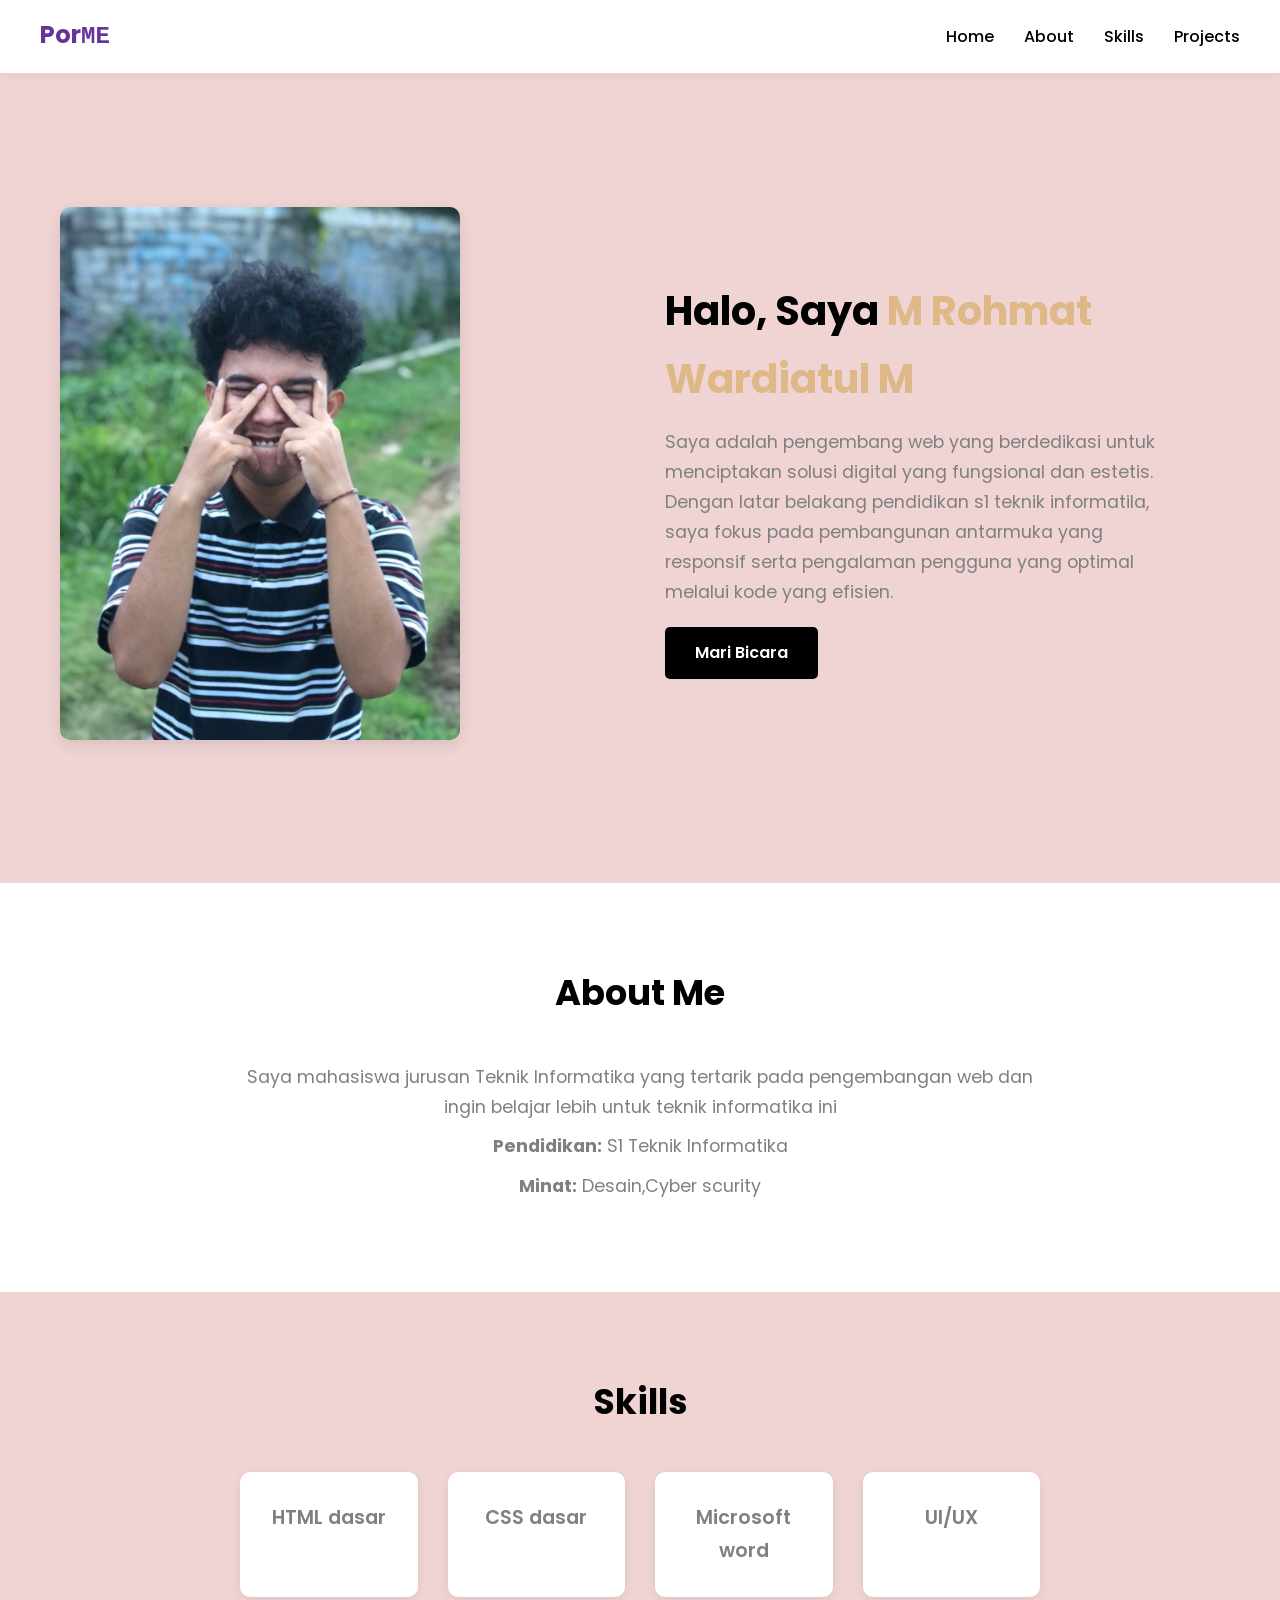
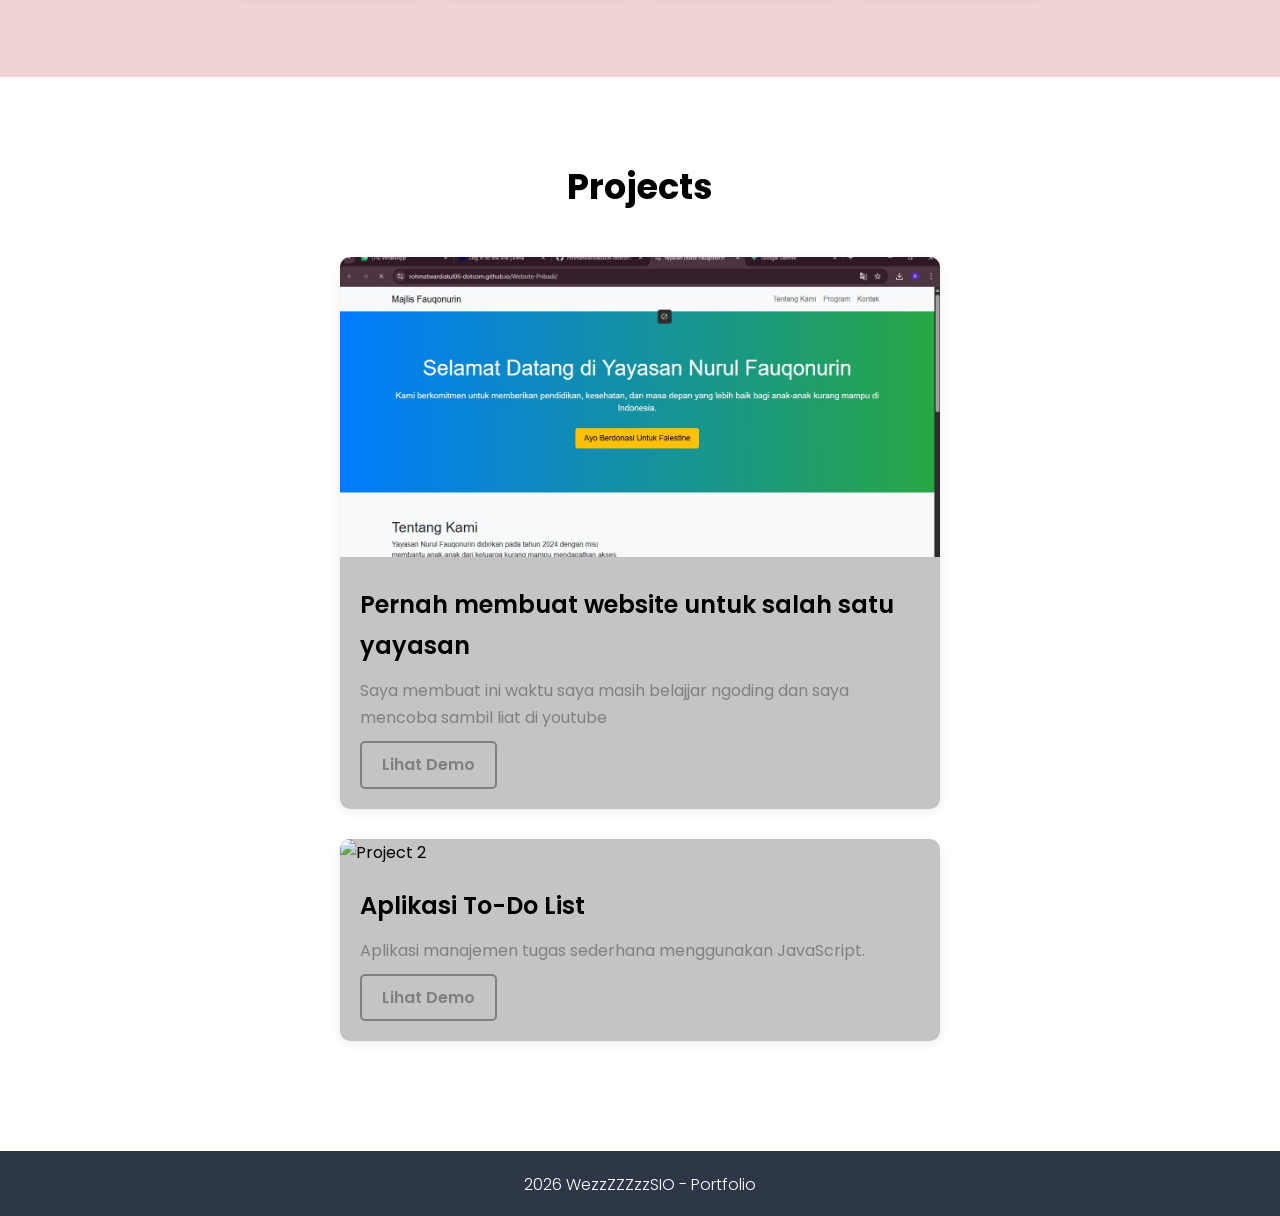
==== index.html @ cdc20ff8 "Messege" ====
<!DOCTYPE html>
<html lang="id">
<head>
    <meta charset="UTF-8">
    <meta name="viewport" content="width=device-width, initial-scale=1.0">
    <title>PORME</title>
    <link rel="stylesheet" href="style.css">
    <link href="https://fonts.googleapis.com/css2?family=Poppins:wght@300;400;600;700&display=swap" rel="stylesheet">
</head>
<body>

    <nav class="navbar">
        <div class="container nav-wrapper">
            <div class="logo">Por<samp>ME</div>
            <ul class="nav-links">
                <li><a href="#home">Home</a></li>
                <li><a href="#about">About</a></li>
                <li><a href="#skills">Skills</a></li>
                <li><a href="#projects">Projects</a></li>
            </ul>
        </div>
    </nav>

    <header id="home" class="hero">
        <div class="container hero-grid">
            <div class="hero-image">
                <img src="ROHMAT.jpeg">
            </div>
            <div class="hero-text">
                <h1>Halo, Saya <span>M Rohmat Wardiatul M </span></h1>
                <p>Saya adalah pengembang web yang berdedikasi untuk menciptakan solusi digital yang fungsional dan estetis. Dengan latar belakang pendidikan s1 teknik informatila, saya fokus pada pembangunan antarmuka yang responsif serta pengalaman pengguna yang optimal melalui kode yang efisien.</p>
                <a href="#contact" class="btn">Mari Bicara</a>
            </div>
        </div>
    </header>

    <!-- ABOUT -->
    <section id="about" class="about">
        <h2>About Me</h2>
        <p>Saya mahasiswa jurusan Teknik Informatika yang tertarik pada pengembangan web dan ingin belajar lebih untuk teknik informatika ini</p>
        <p><strong>Pendidikan:</strong> S1 Teknik Informatika</p>
        <p><strong>Minat:</strong> Desain,Cyber scurity</p>
    </section>

    <!-- SKILLS -->
    <section id="skills" class="skills">
        <h2>Skills</h2>
        <div class="skill-container">
            <div class="skill-card">HTML dasar</div>
            <div class="skill-card">CSS dasar</div>
            <div class="skill-card">Microsoft word</div>
            <div class="skill-card">UI/UX</div>
        </div>
    </section>

    <!-- PROJECTS -->
    <section id="projects" class="projects">
        <h2>Projects</h2>

        <div class="project-card">
            <img src="HASIL.png" alt="Project 1">
            <h3>Pernah membuat website untuk salah satu yayasan</h3>
            <p>Saya membuat ini waktu saya masih belajjar ngoding dan saya mencoba sambil liat di youtube</p>
            <a href="projec/project.html">Lihat Demo</a>
        </div>

        <div class="project-card">
            <img src="assets/project2.jpg" alt="Project 2">
            <h3>Aplikasi To-Do List</h3>
            <p>Aplikasi manajemen tugas sederhana menggunakan JavaScript.</p>
            <a href="/">Lihat Demo</a>
        </div>
    </section>

    <footer>
        <p> 2026 WezzZZZzzSIO - Portfolio</p>
    </footer>
</body>
</html>
---- style.css ----
/* Reset Dasar */
* {
    margin: 0;
    padding: 0;
    box-sizing: border-box;
}

/* Pengaturan Umum */
body {
    font-family: 'Poppins', sans-serif;
    line-height: 1.7;
    color: black;
    background-color: rgb(240, 212, 212);
    scroll-behavior: smooth;
}

.container {
    max-width: 1200px;
    margin: 0 auto;
    padding: 0 20px;
}

h2 {
    font-size: 2.2rem;
    font-weight: 700;
    text-align: center;
    margin-bottom: 40px;
    color: black;
    position: relative;
}

a {
    text-decoration: none;
    color: inherit;
}

.btn {
    display: inline-block;
    padding: 12px 30px;
    background-color: black;
    color: white;
    font-weight: 600;
    border-radius: 5px;
    transition: background-color 0.3s ease;
    margin-top: 20px;
}

.btn:hover {
    background-color: red;
}


/* Navbar */
.navbar {
    background-color: white;
    box-shadow: 0 2px 10px rgba(0,0,0,0.05);
    position: sticky;
    top: 0;
    z-index: 100;
}

.nav-wrapper {
    display: flex;
    justify-content: space-between;
    align-items: center;
    padding: 15px 0;
}

.logo {
    font-size: 1.5rem;
    font-weight: 700;
    color: rebeccapurple;
}

.nav-links {
    display: flex;
    list-style: none;
    gap: 30px;
}

.nav-links a {
    font-weight: 500;
    color: cyane;
    transition: color 0.3s ease;
}

.nav-links a:hover {
    color: green;
}


/* Hero Section */
.hero {
    padding: 80px 0;
    min-height: 90vh;
    display: flex;
    align-items: center;
}

.hero-grid {
    display: grid;
    grid-template-columns: 1fr 1fr;
    gap: 50px;
    align-items: center;
}

.hero-image img {
    width: 100%;
    max-width: 400px;
    border-radius: 10px;
    box-shadow: 0 5px 15px rgba(0,0,0,0.1);
}

.hero-text h1 {
    font-size: 2.5rem;
    font-weight: 700;
    margin-bottom: 15px;
    color:  black;
}

.hero-text h1 span {
    color: burlywood;
}

.hero-text p {
    font-size: 1.1rem;
    color: grey;
    max-width: 500px;
}


/* About Section */
.about {
    padding: 80px 0;
    background-color: white;
}

.about p {
    font-size: 1.1rem;
    color: grey ;
    text-align: center;
    max-width: 800px;
    margin: 10px auto;
}


/* Skills Section */
.skills {
    padding: 80px 0;
}

.skill-container {
    display: grid;
    grid-template-columns: repeat(auto-fit, minmax(150px, 1fr));
    gap: 30px;
    max-width: 800px;
    margin: 0 auto;
}

.skill-card {
    background-color: white;
    padding: 30px;
    text-align: center;
    font-size: 1.2rem;
    font-weight: 600;
    color: grey;
    border-radius: 10px;
    box-shadow: 0 3px 10px rgba(0,0,0,0.08);
    transition: transform 0.3s ease;
}

.skill-card:hover {
    transform: translateY(-5px);
    box-shadow: 0 5px 15px rgba(0,0,0,0.15);
}


/* Projects Section */
.projects {
    padding: 80px 0;
    background-color: white;
}

.project-card {
    max-width: 600px;
    margin: 30px auto;
    background-color: rgb(197, 195, 195);
    border-radius: 10px;
    overflow: hidden;
    box-shadow: 0 3px 10px rgba(0,0,0,0.08);
    transition: transform 0.3s ease;
}

.project-card:hover {
    transform: translateY(-5px);
    box-shadow: 0 5px 15px rgba(0,0,0,0.15);
}

.project-card img {
    width: 100%;
    height: 300px;
    object-fit: cover;
}

.project-card h3 {
    font-size: 1.5rem;
    font-weight: 600;
    color: black;
    padding: 20px 20px 0;
}

.project-card p {
    color: grey;
    padding: 10px 20px;
}

.project-card a {
    display: inline-block;
    margin: 0 20px 20px;
    padding: 8px 20px;
    border: 2px solid grey;
    color:  grey;
    font-weight: 600;
    border-radius: 5px;
    transition: all 0.3s ease;
}

.project-card a:hover {
    background-color: black;
    color: white;
}
/* Footer */
footer {
    background-color: #2d3748;
    color: white;
    text-align: center; 
    padding: 20px 0;
    font-weight: 300;
}
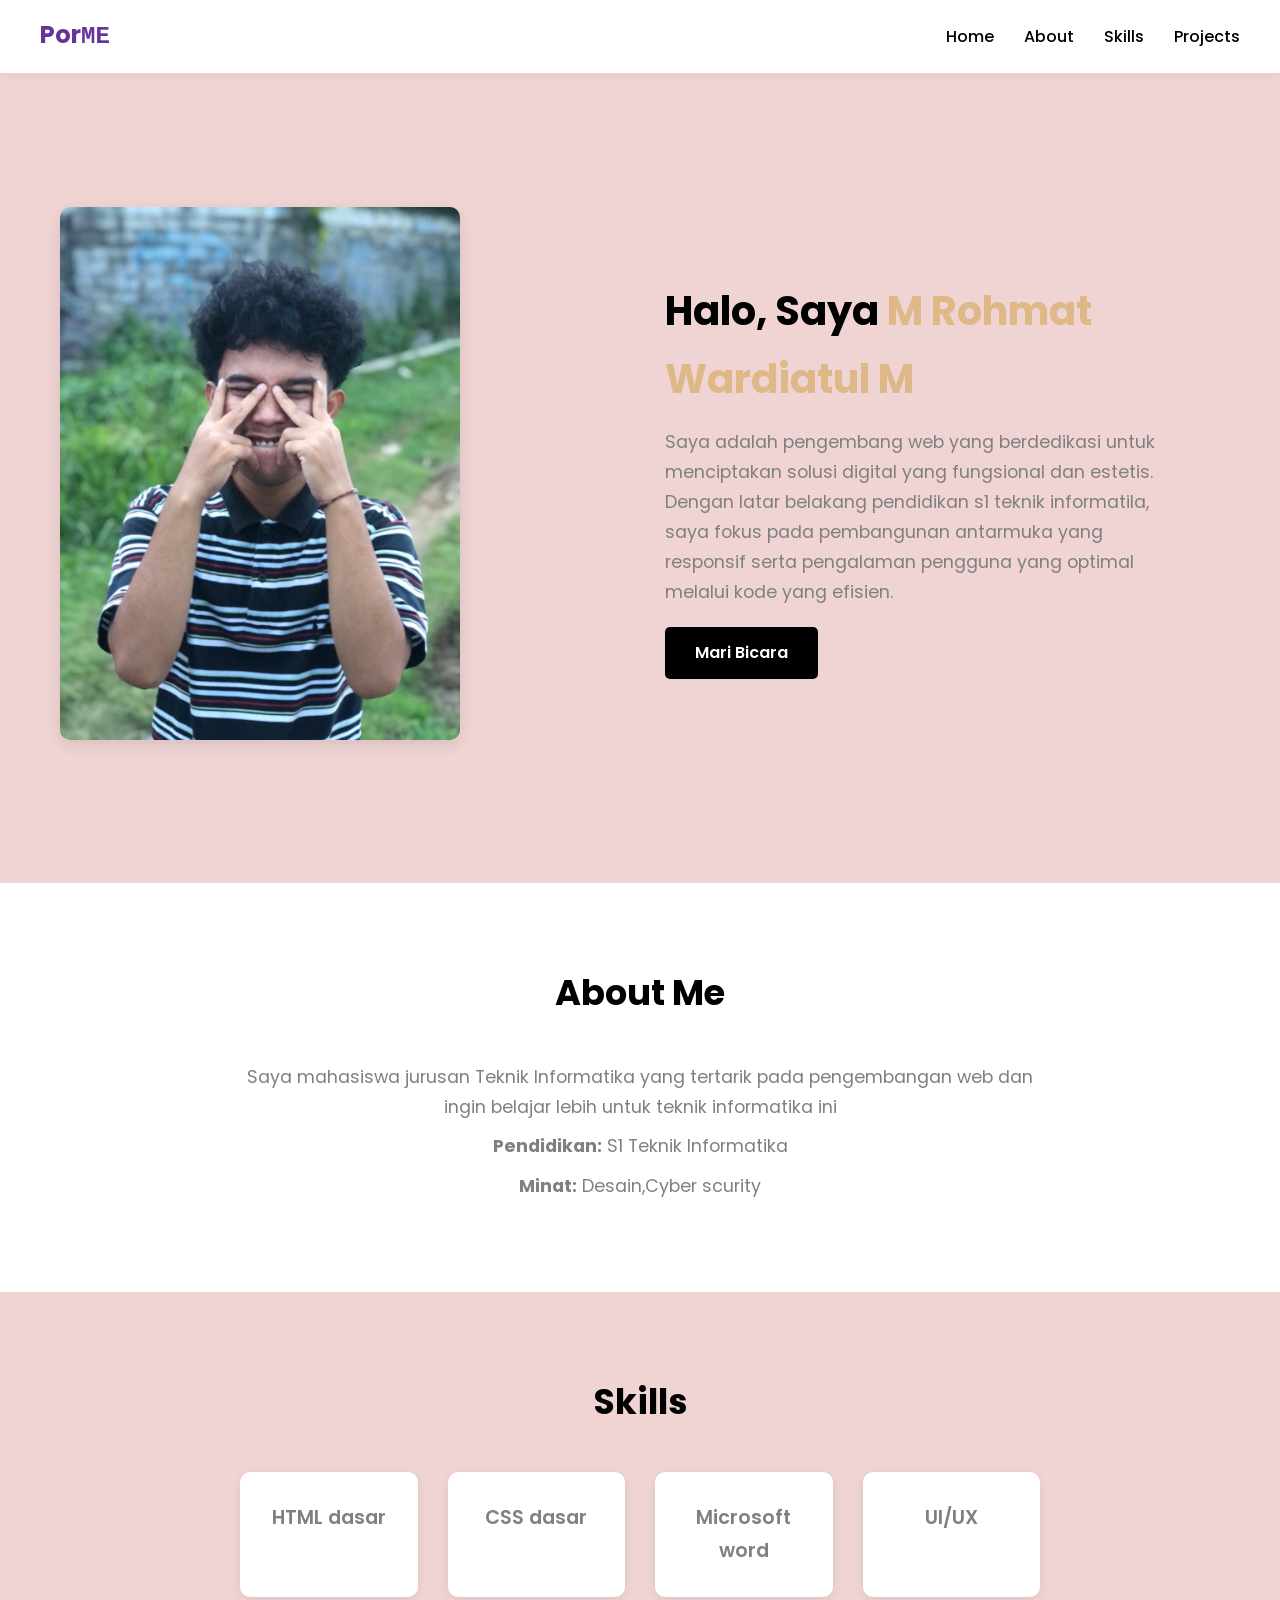
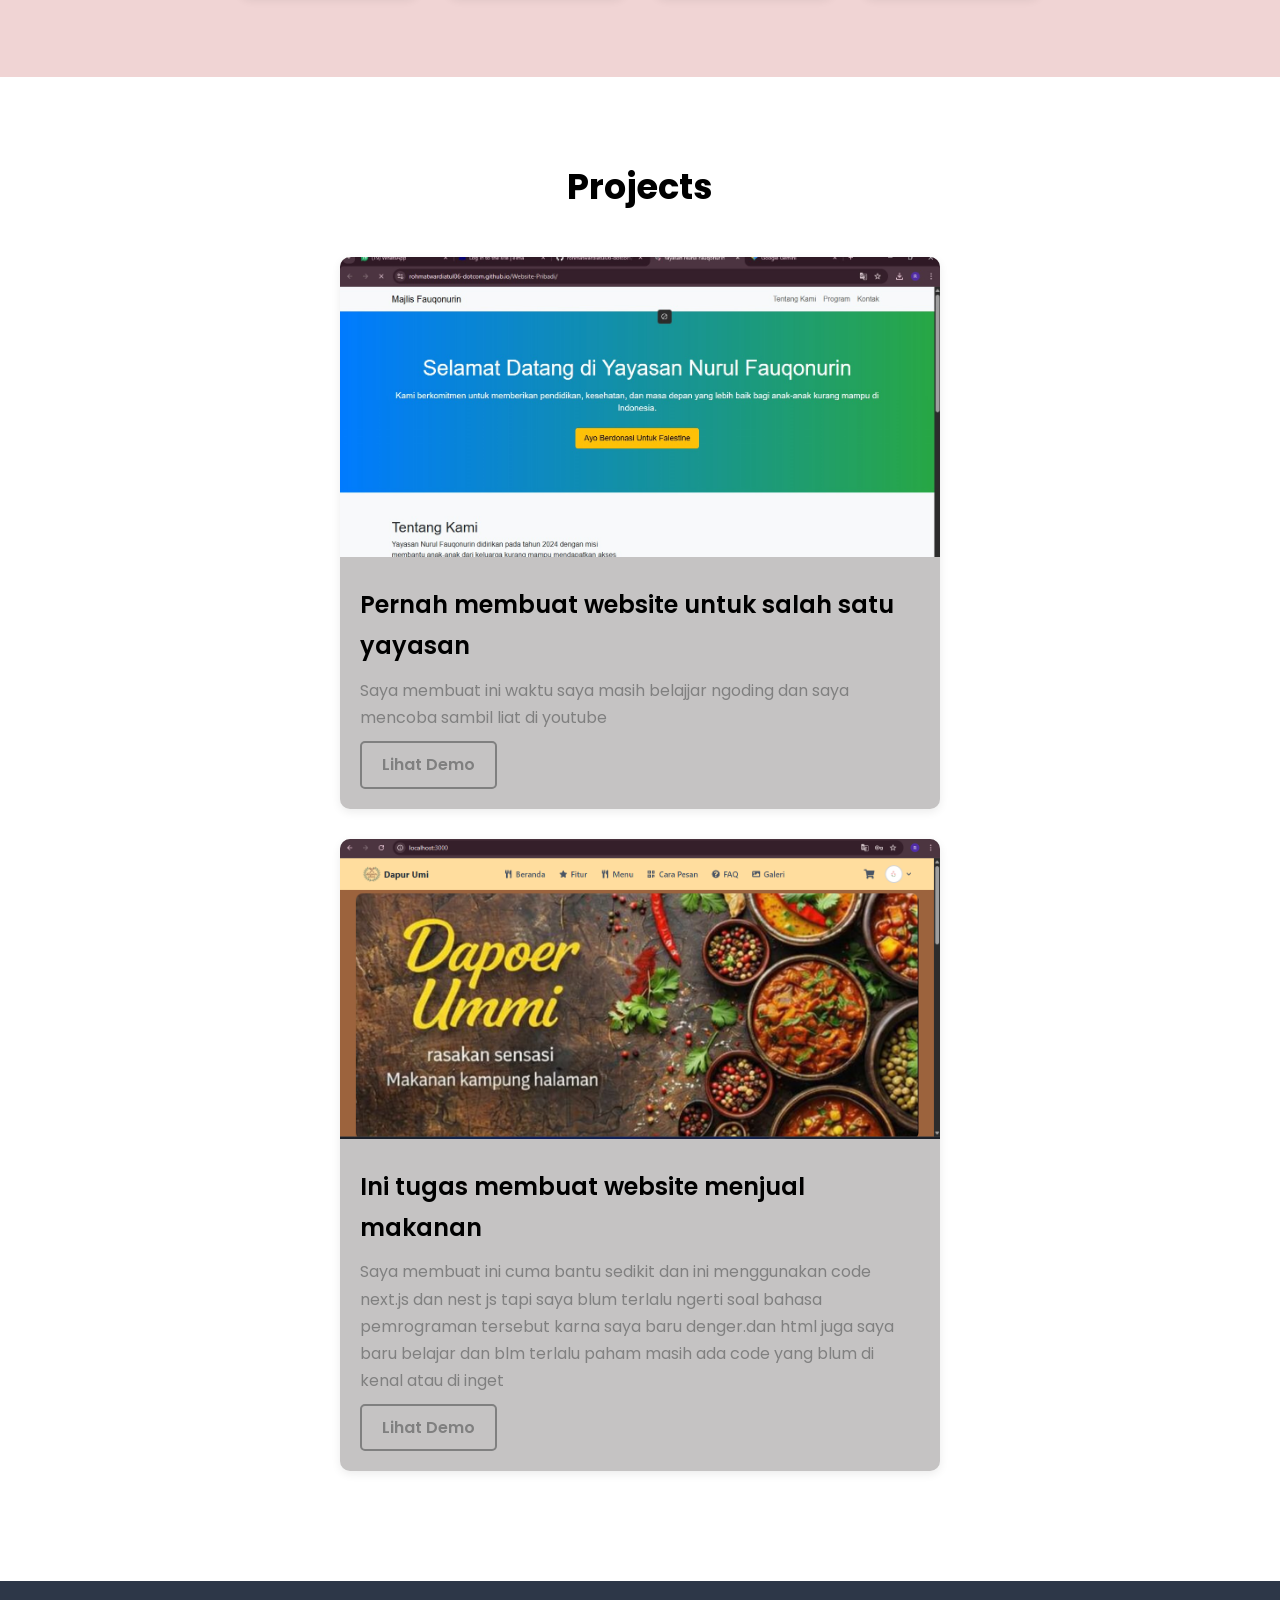
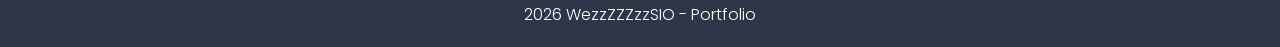
==== commit efd75d35: "first commit" ====
--- a/index.html
+++ b/index.html
@@ -29,7 +29,7 @@
             <div class="hero-text">
                 <h1>Halo, Saya <span>M Rohmat Wardiatul M </span></h1>
                 <p>Saya adalah pengembang web yang berdedikasi untuk menciptakan solusi digital yang fungsional dan estetis. Dengan latar belakang pendidikan s1 teknik informatila, saya fokus pada pembangunan antarmuka yang responsif serta pengalaman pengguna yang optimal melalui kode yang efisien.</p>
-                <a href="#contact" class="btn">Mari Bicara</a>
+                <a href="https://www.instagram.com/rohhmtt__/" class="btn">Mari Bicara</a>
             </div>
         </div>
     </header>
@@ -65,9 +65,9 @@
         </div>
 
         <div class="project-card">
-            <img src="assets/project2.jpg" alt="Project 2">
-            <h3>Aplikasi To-Do List</h3>
-            <p>Aplikasi manajemen tugas sederhana menggunakan JavaScript.</p>
+            <img src="HASIL 2.png" alt="Project 2">
+            <h3>Ini tugas membuat website menjual makanan</h3>
+            <p>Saya membuat ini cuma bantu sedikit dan ini menggunakan code next.js dan nest js tapi saya blum terlalu ngerti soal bahasa pemrograman tersebut karna saya baru denger.dan html juga saya baru belajar dan blm terlalu paham masih ada code yang blum di kenal atau di inget</p>
             <a href="/">Lihat Demo</a>
         </div>
     </section>
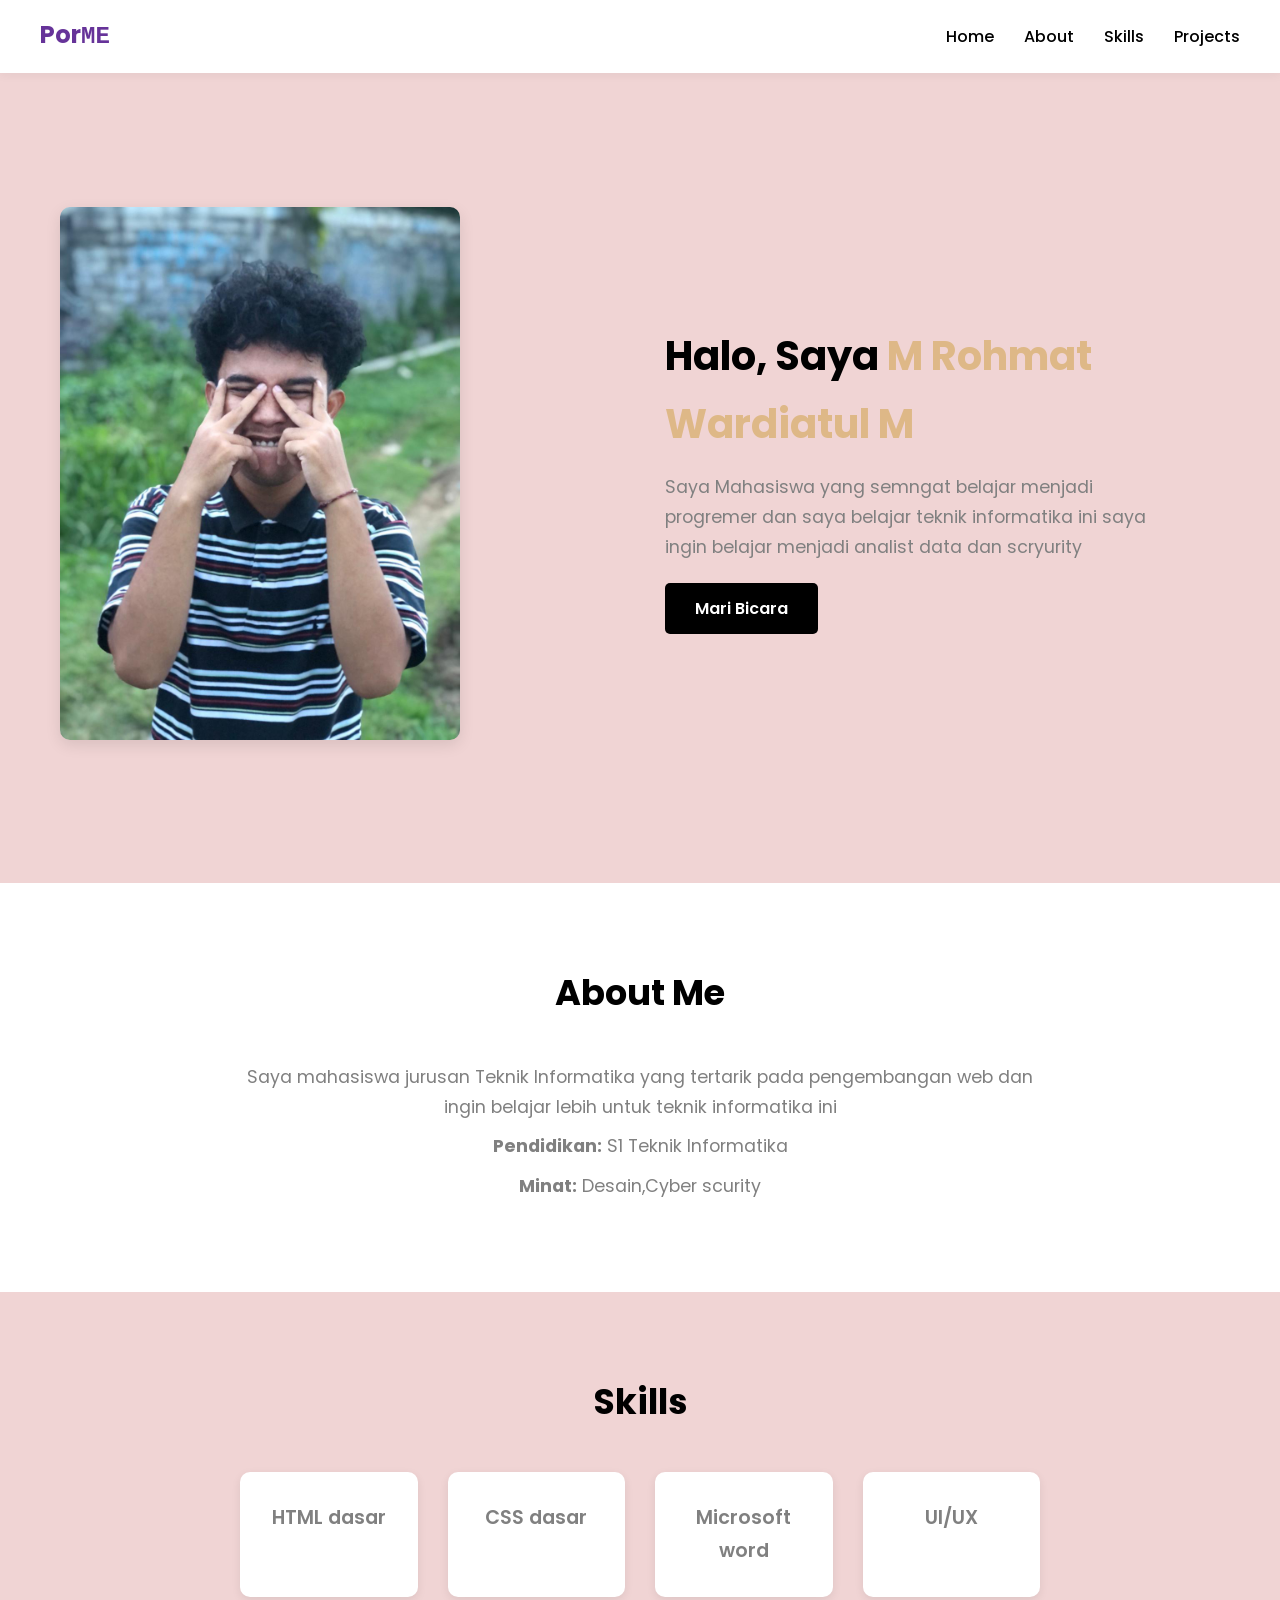
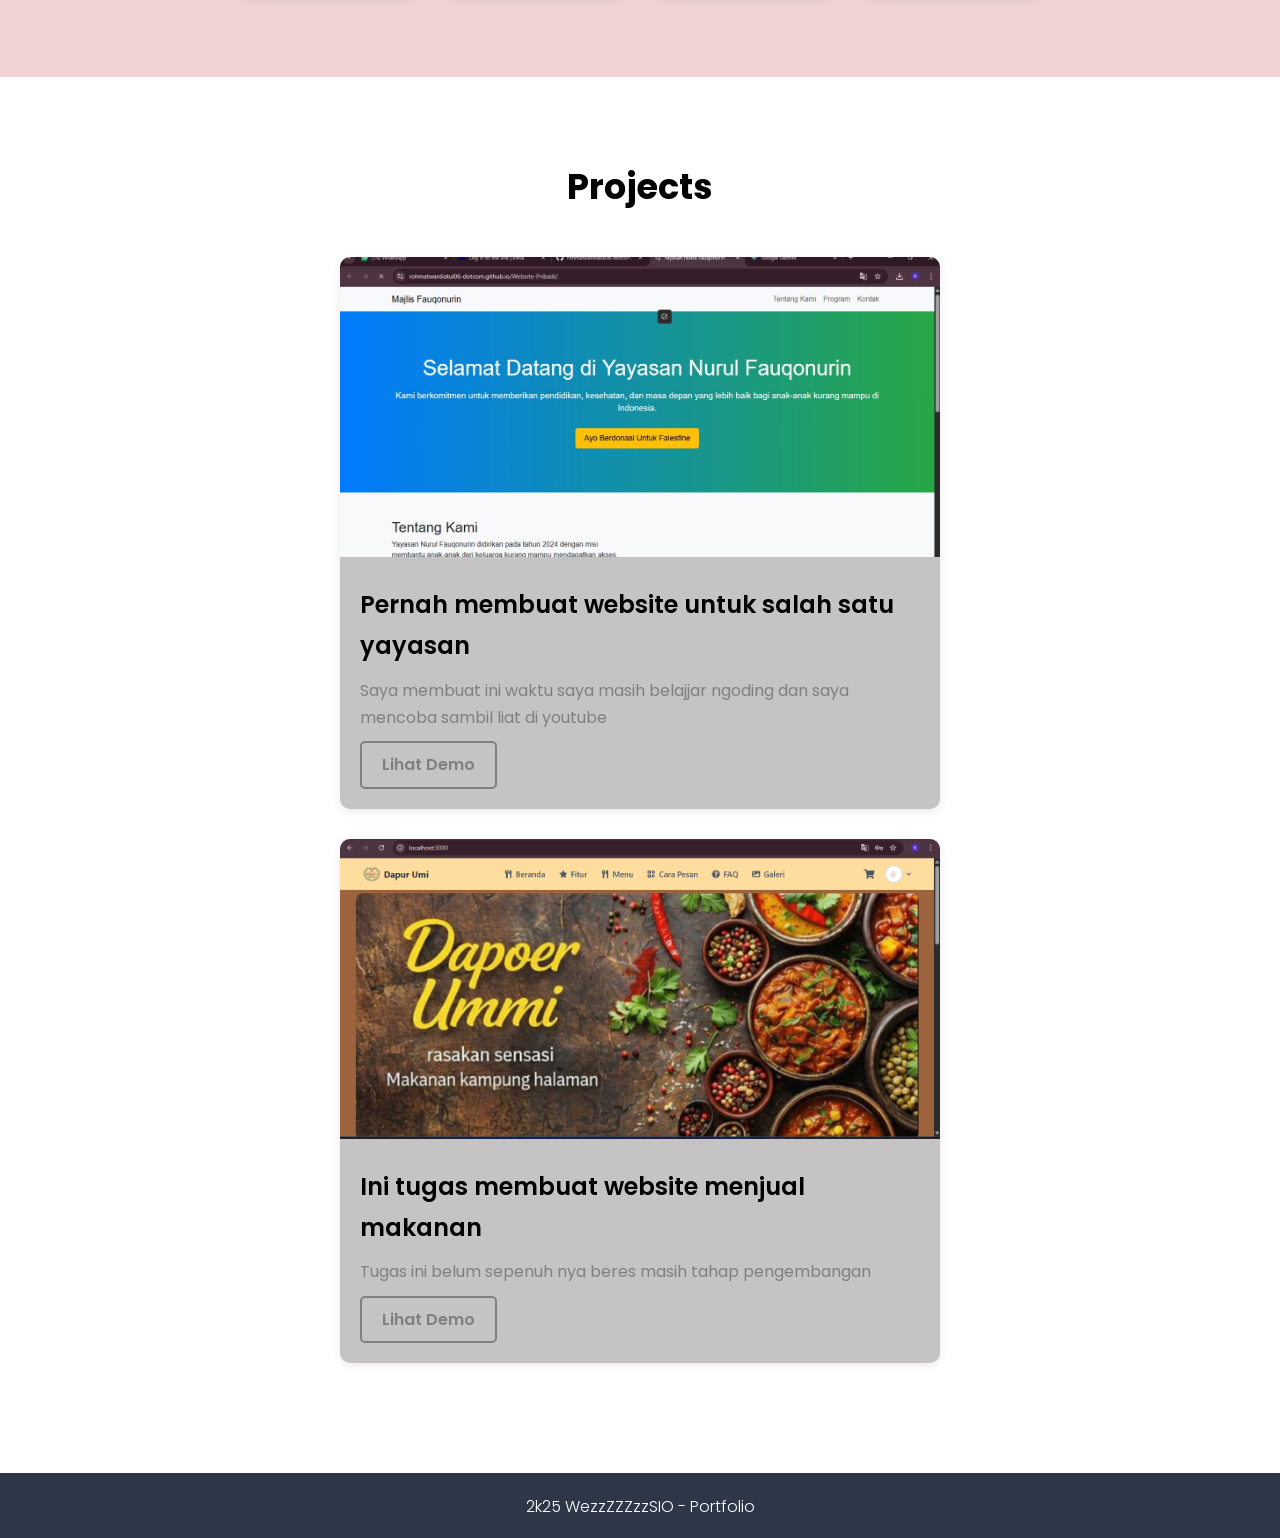
==== commit a5f6d496: "mengubah poto" ====
--- a/index.html
+++ b/index.html
@@ -28,7 +28,7 @@
             </div>
             <div class="hero-text">
                 <h1>Halo, Saya <span>M Rohmat Wardiatul M </span></h1>
-                <p>Saya adalah pengembang web yang berdedikasi untuk menciptakan solusi digital yang fungsional dan estetis. Dengan latar belakang pendidikan s1 teknik informatila, saya fokus pada pembangunan antarmuka yang responsif serta pengalaman pengguna yang optimal melalui kode yang efisien.</p>
+                <p>Saya Mahasiswa yang semngat belajar menjadi progremer dan saya belajar teknik informatika ini saya ingin belajar menjadi analist data dan scryurity</p>
                 <a href="https://www.instagram.com/rohhmtt__/" class="btn">Mari Bicara</a>
             </div>
         </div>
@@ -67,13 +67,13 @@
         <div class="project-card">
             <img src="HASIL 2.png" alt="Project 2">
             <h3>Ini tugas membuat website menjual makanan</h3>
-            <p>Saya membuat ini cuma bantu sedikit dan ini menggunakan code next.js dan nest js tapi saya blum terlalu ngerti soal bahasa pemrograman tersebut karna saya baru denger.dan html juga saya baru belajar dan blm terlalu paham masih ada code yang blum di kenal atau di inget</p>
+            <p>Tugas ini belum sepenuh nya beres masih tahap pengembangan</p>
             <a href="/">Lihat Demo</a>
         </div>
     </section>
 
     <footer>
-        <p> 2026 WezzZZZzzSIO - Portfolio</p>
+        <p> 2k25 WezzZZZzzSIO - Portfolio</p>
     </footer>
 </body>
 </html>
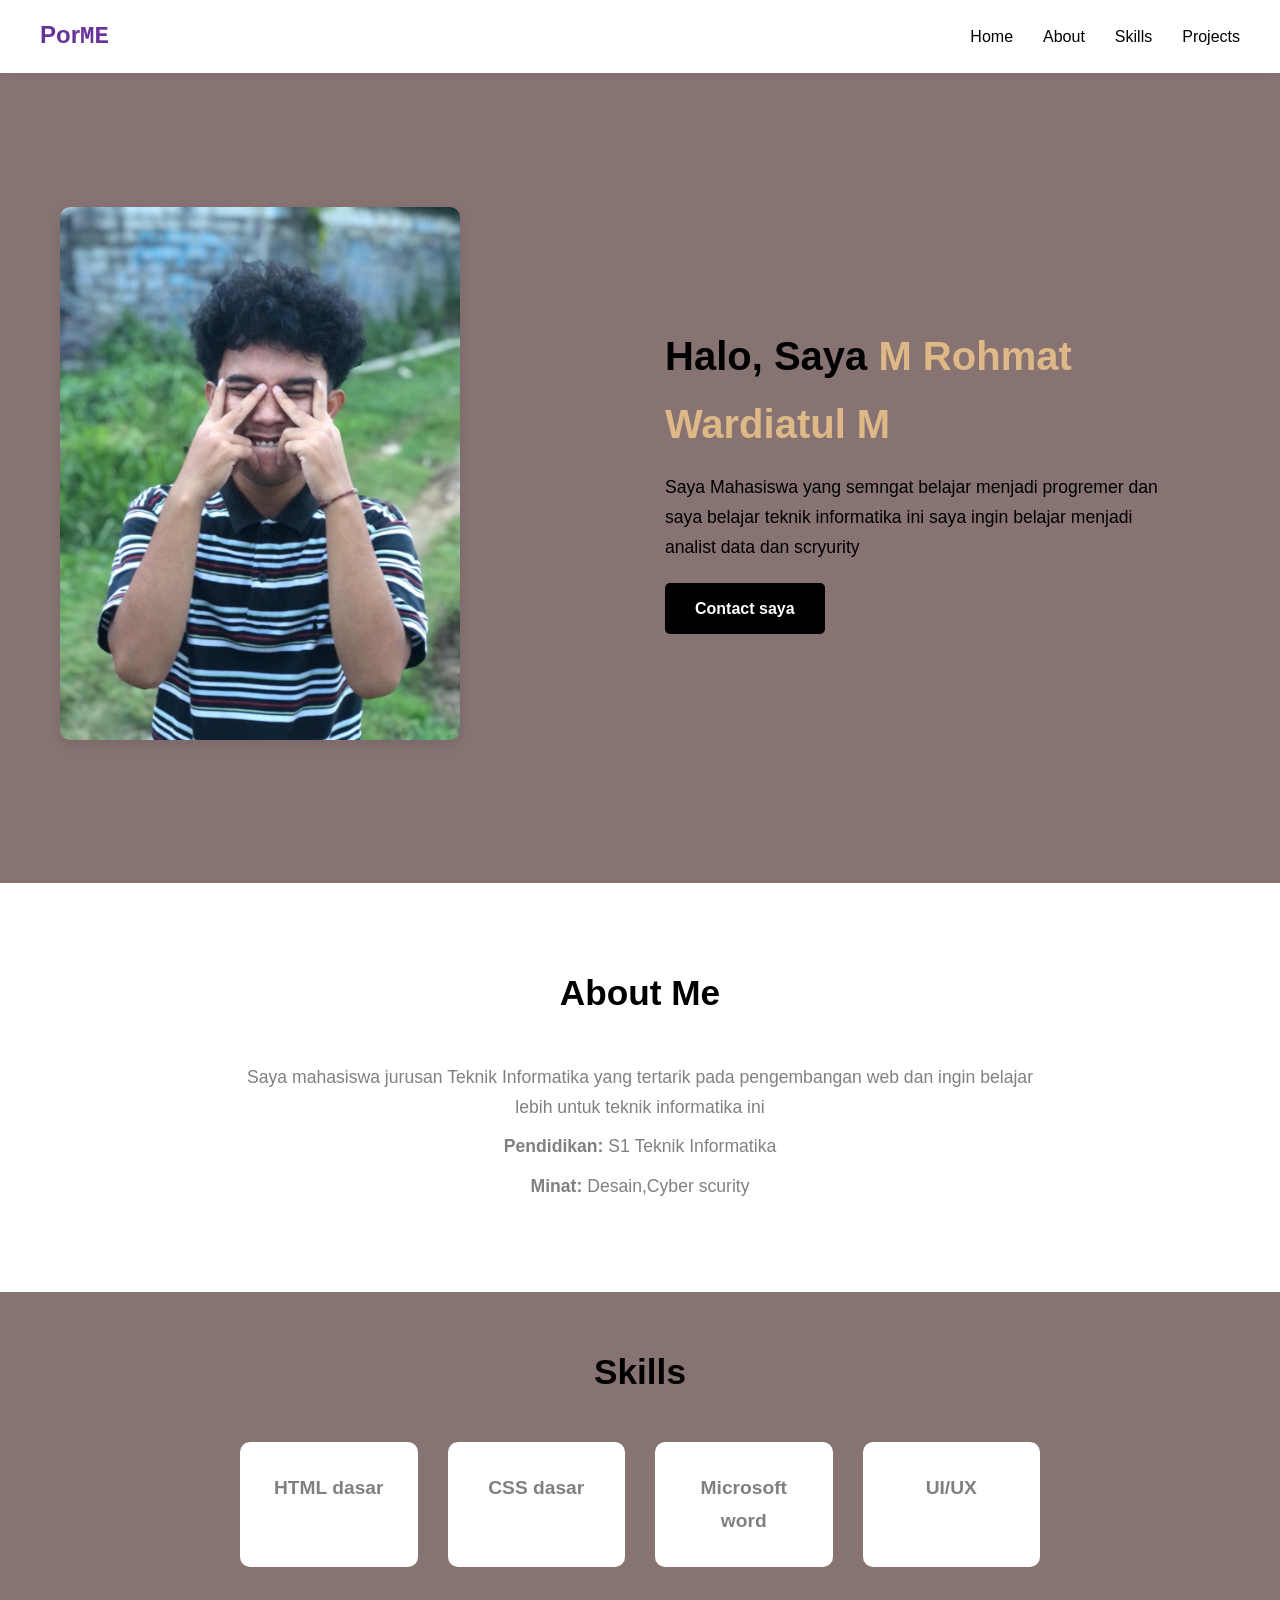
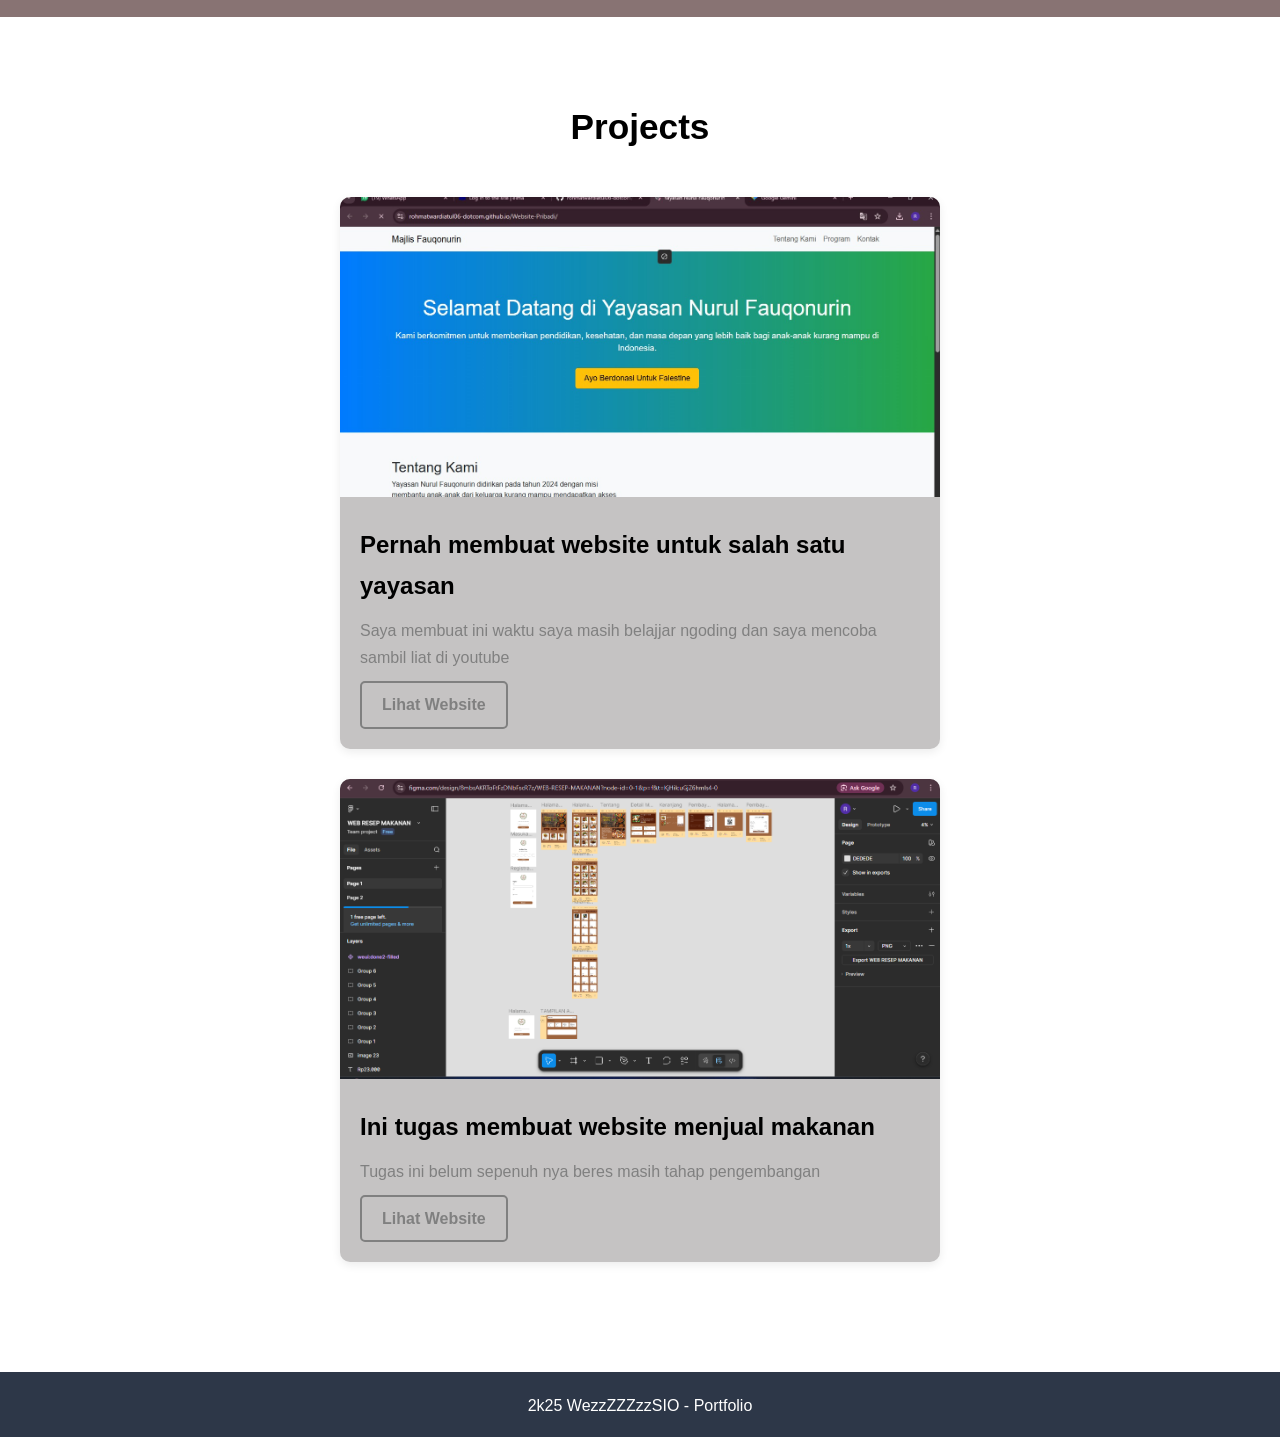
==== commit fed8e166: "Messege" ====
--- a/index.html
+++ b/index.html
@@ -5,7 +5,6 @@
     <meta name="viewport" content="width=device-width, initial-scale=1.0">
     <title>PORME</title>
     <link rel="stylesheet" href="style.css">
-    <link href="https://fonts.googleapis.com/css2?family=Poppins:wght@300;400;600;700&display=swap" rel="stylesheet">
 </head>
 <body>
 
@@ -29,14 +28,14 @@
             <div class="hero-text">
                 <h1>Halo, Saya <span>M Rohmat Wardiatul M </span></h1>
                 <p>Saya Mahasiswa yang semngat belajar menjadi progremer dan saya belajar teknik informatika ini saya ingin belajar menjadi analist data dan scryurity</p>
-                <a href="https://www.instagram.com/rohhmtt__/" class="btn">Mari Bicara</a>
+                <a href="https://www.instagram.com/rohhmtt__/" class="btn">Contact saya</a>
             </div>
         </div>
     </header>
 
     <!-- ABOUT -->
     <section id="about" class="about">
-        <h2>About Me</h2>
+        <h2>About Me</h3>
         <p>Saya mahasiswa jurusan Teknik Informatika yang tertarik pada pengembangan web dan ingin belajar lebih untuk teknik informatika ini</p>
         <p><strong>Pendidikan:</strong> S1 Teknik Informatika</p>
         <p><strong>Minat:</strong> Desain,Cyber scurity</p>
@@ -58,17 +57,17 @@
         <h2>Projects</h2>
 
         <div class="project-card">
-            <img src="HASIL.png" alt="Project 1">
+            <img src="HASIL.png">
             <h3>Pernah membuat website untuk salah satu yayasan</h3>
             <p>Saya membuat ini waktu saya masih belajjar ngoding dan saya mencoba sambil liat di youtube</p>
-            <a href="projec/project.html">Lihat Demo</a>
+            <a href="projec/project.html">Lihat Website</a>
         </div>
 
         <div class="project-card">
-            <img src="HASIL 2.png" alt="Project 2">
+            <img src="HASIL  1.png">
             <h3>Ini tugas membuat website menjual makanan</h3>
             <p>Tugas ini belum sepenuh nya beres masih tahap pengembangan</p>
-            <a href="/">Lihat Demo</a>
+            <a href="https://www.figma.com/design/8mbsAKRToFtFzDNbFscR7z/WEB-RESEP-MAKANAN?node-id=0-1&p=f&t=KjHilcuGjZ6hmIs4-0">Lihat Website</a>
         </div>
     </section>
 
--- a/style.css
+++ b/style.css
@@ -10,7 +10,7 @@
     font-family: 'Poppins', sans-serif;
     line-height: 1.7;
     color: black;
-    background-color: rgb(240, 212, 212);
+    background-color: rgb(136, 115, 115);
     scroll-behavior: smooth;
 }
 
@@ -124,7 +124,7 @@
 
 .hero-text p {
     font-size: 1.1rem;
-    color: grey;
+    color: black;
     max-width: 500px;
 }
 
@@ -146,7 +146,7 @@
 
 /* Skills Section */
 .skills {
-    padding: 80px 0;
+    padding: 50px 0;
 }
 
 .skill-container {
@@ -165,13 +165,13 @@
     font-weight: 600;
     color: grey;
     border-radius: 10px;
-    box-shadow: 0 3px 10px rgba(0,0,0,0.08);
+    box-shadow: 0 3px 10px black (0,0,0,0.08);
     transition: transform 0.3s ease;
 }
 
 .skill-card:hover {
     transform: translateY(-5px);
-    box-shadow: 0 5px 15px rgba(0,0,0,0.15);
+    box-shadow: 0 5px 10px black (0,0,0,0.15);
 }
 
 
@@ -191,11 +191,6 @@
     transition: transform 0.3s ease;
 }
 
-.project-card:hover {
-    transform: translateY(-5px);
-    box-shadow: 0 5px 15px rgba(0,0,0,0.15);
-}
-
 .project-card img {
     width: 100%;
     height: 300px;
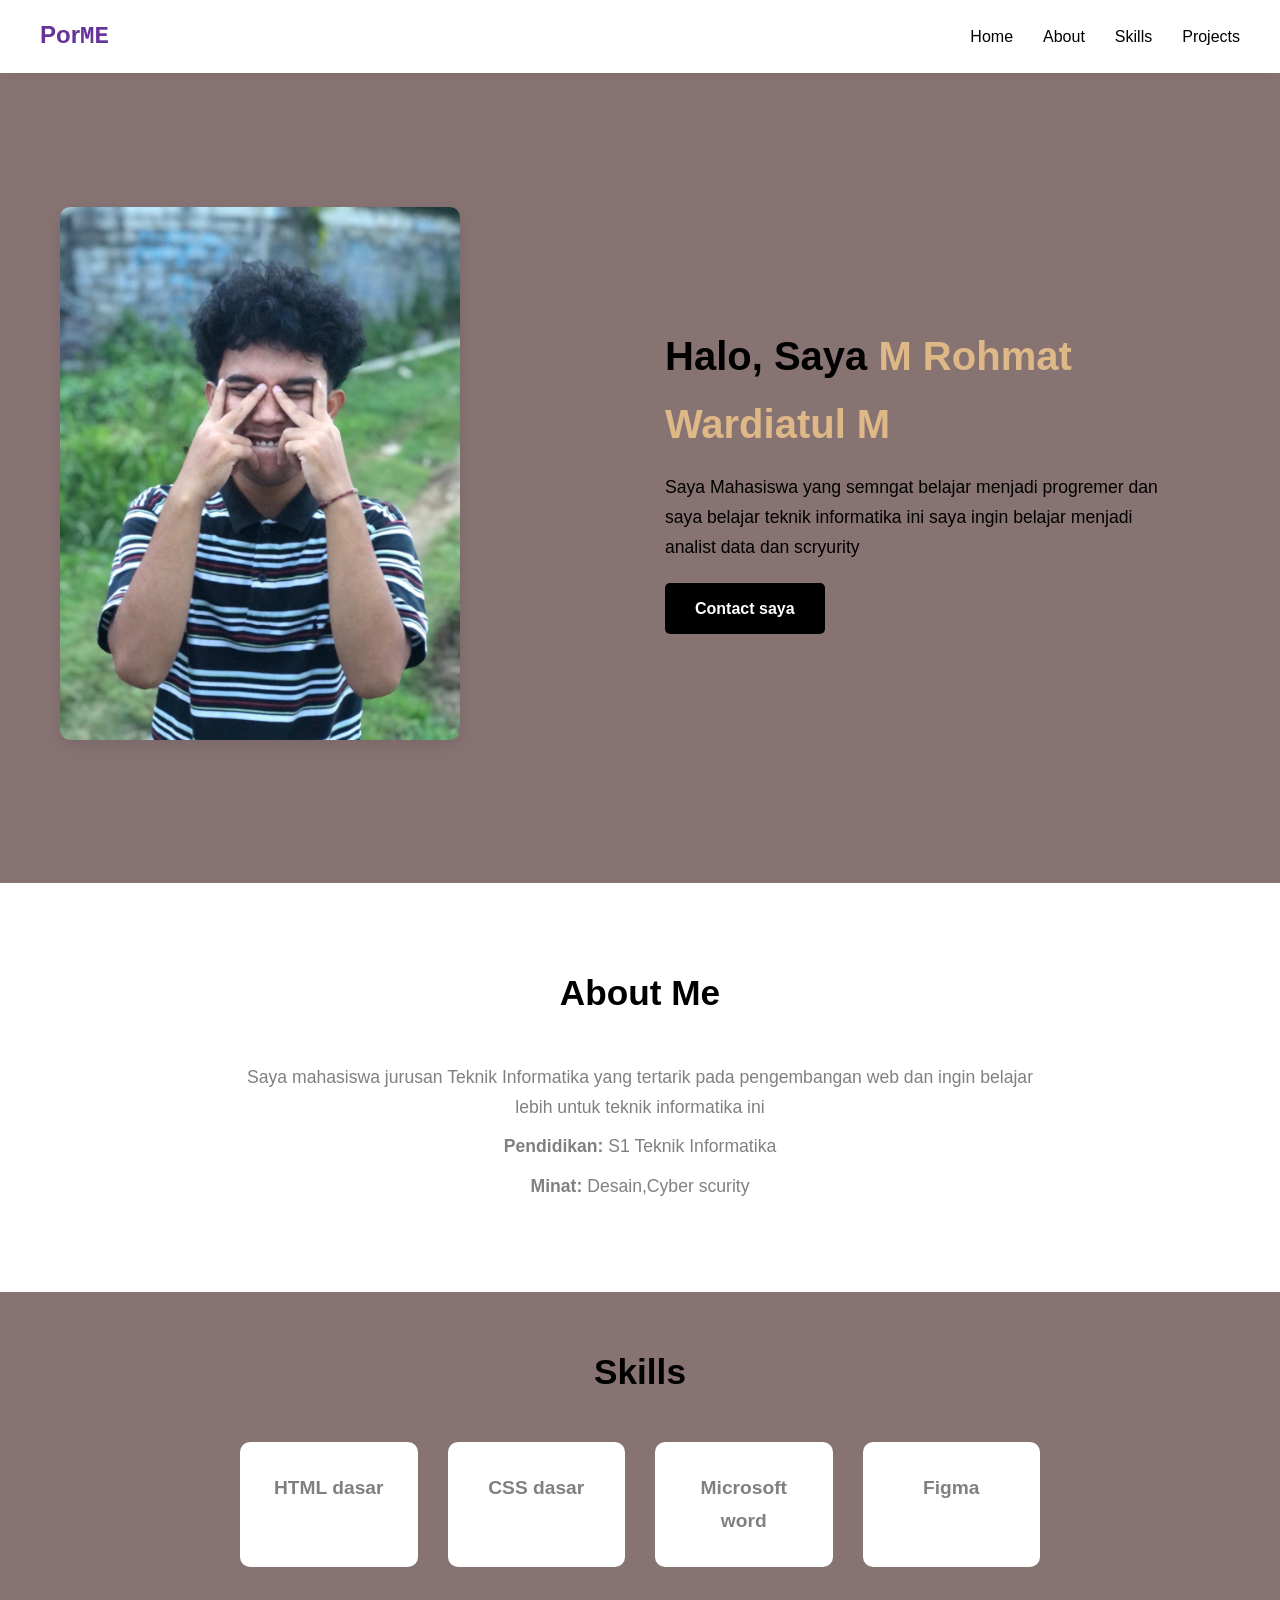
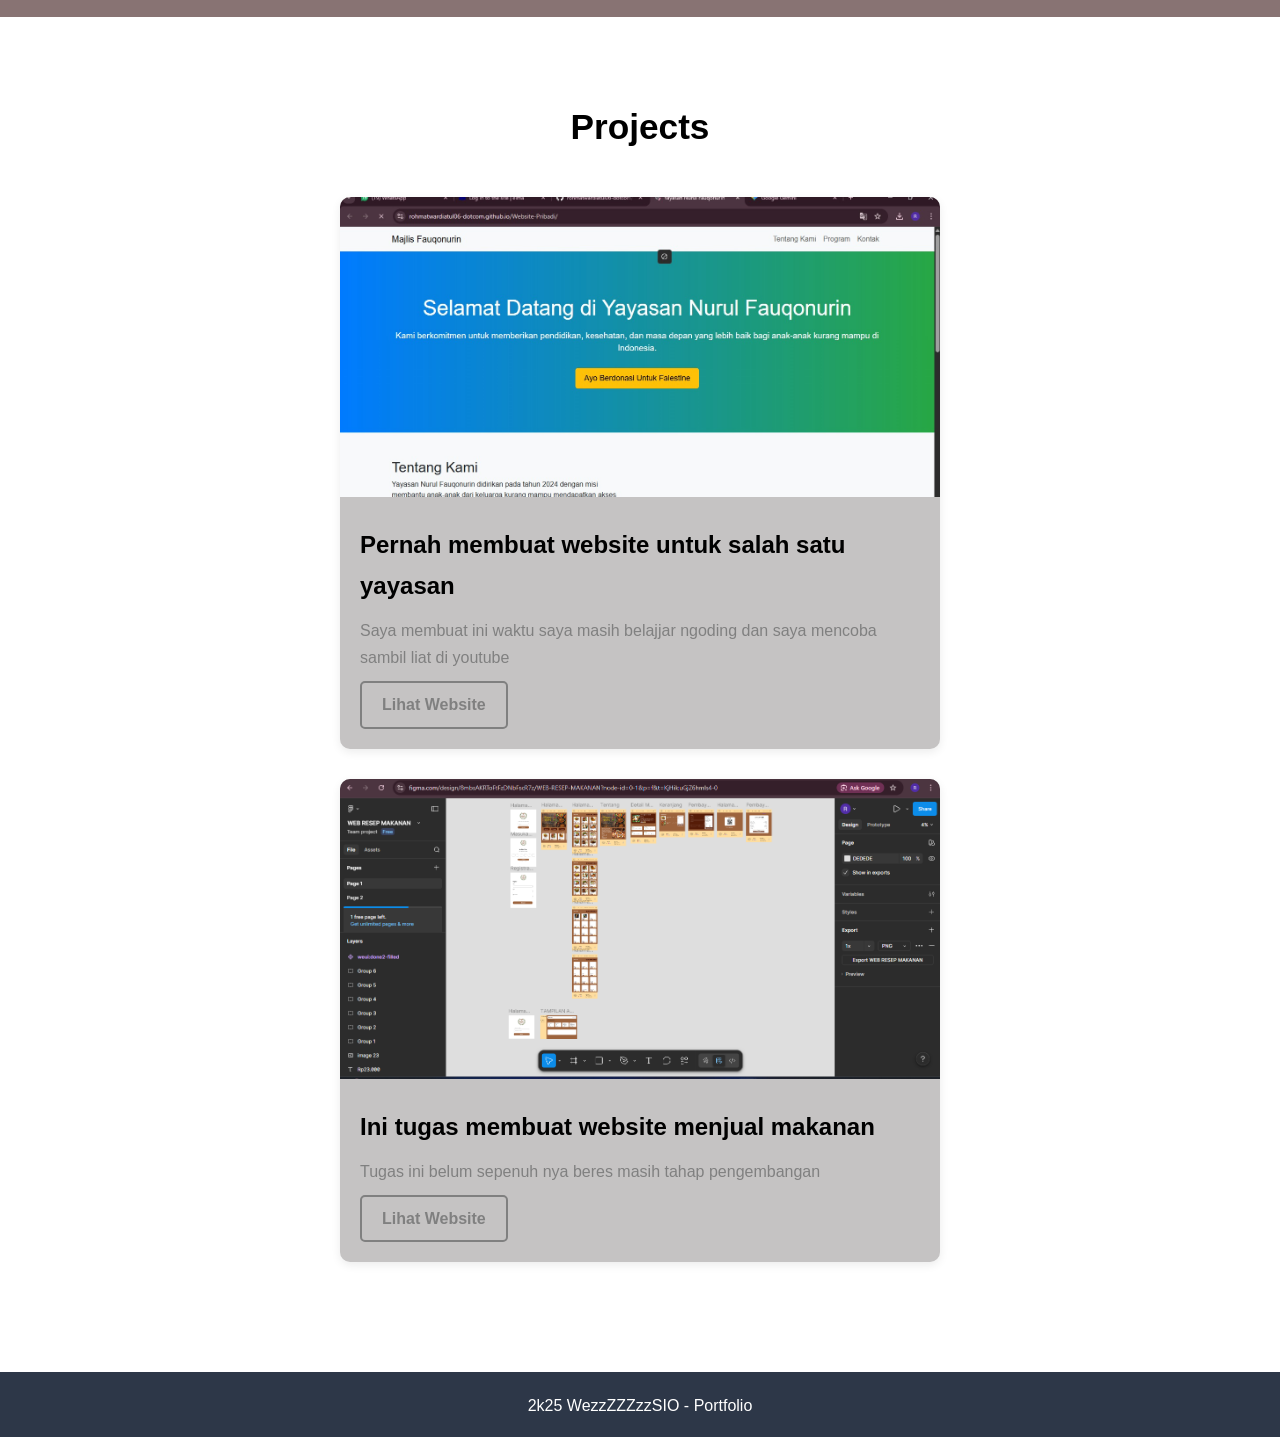
==== commit d9522554: "Messege" ====
--- a/index.html
+++ b/index.html
@@ -48,7 +48,7 @@
             <div class="skill-card">HTML dasar</div>
             <div class="skill-card">CSS dasar</div>
             <div class="skill-card">Microsoft word</div>
-            <div class="skill-card">UI/UX</div>
+            <div class="skill-card">Figma</div> 
         </div>
     </section>
 
